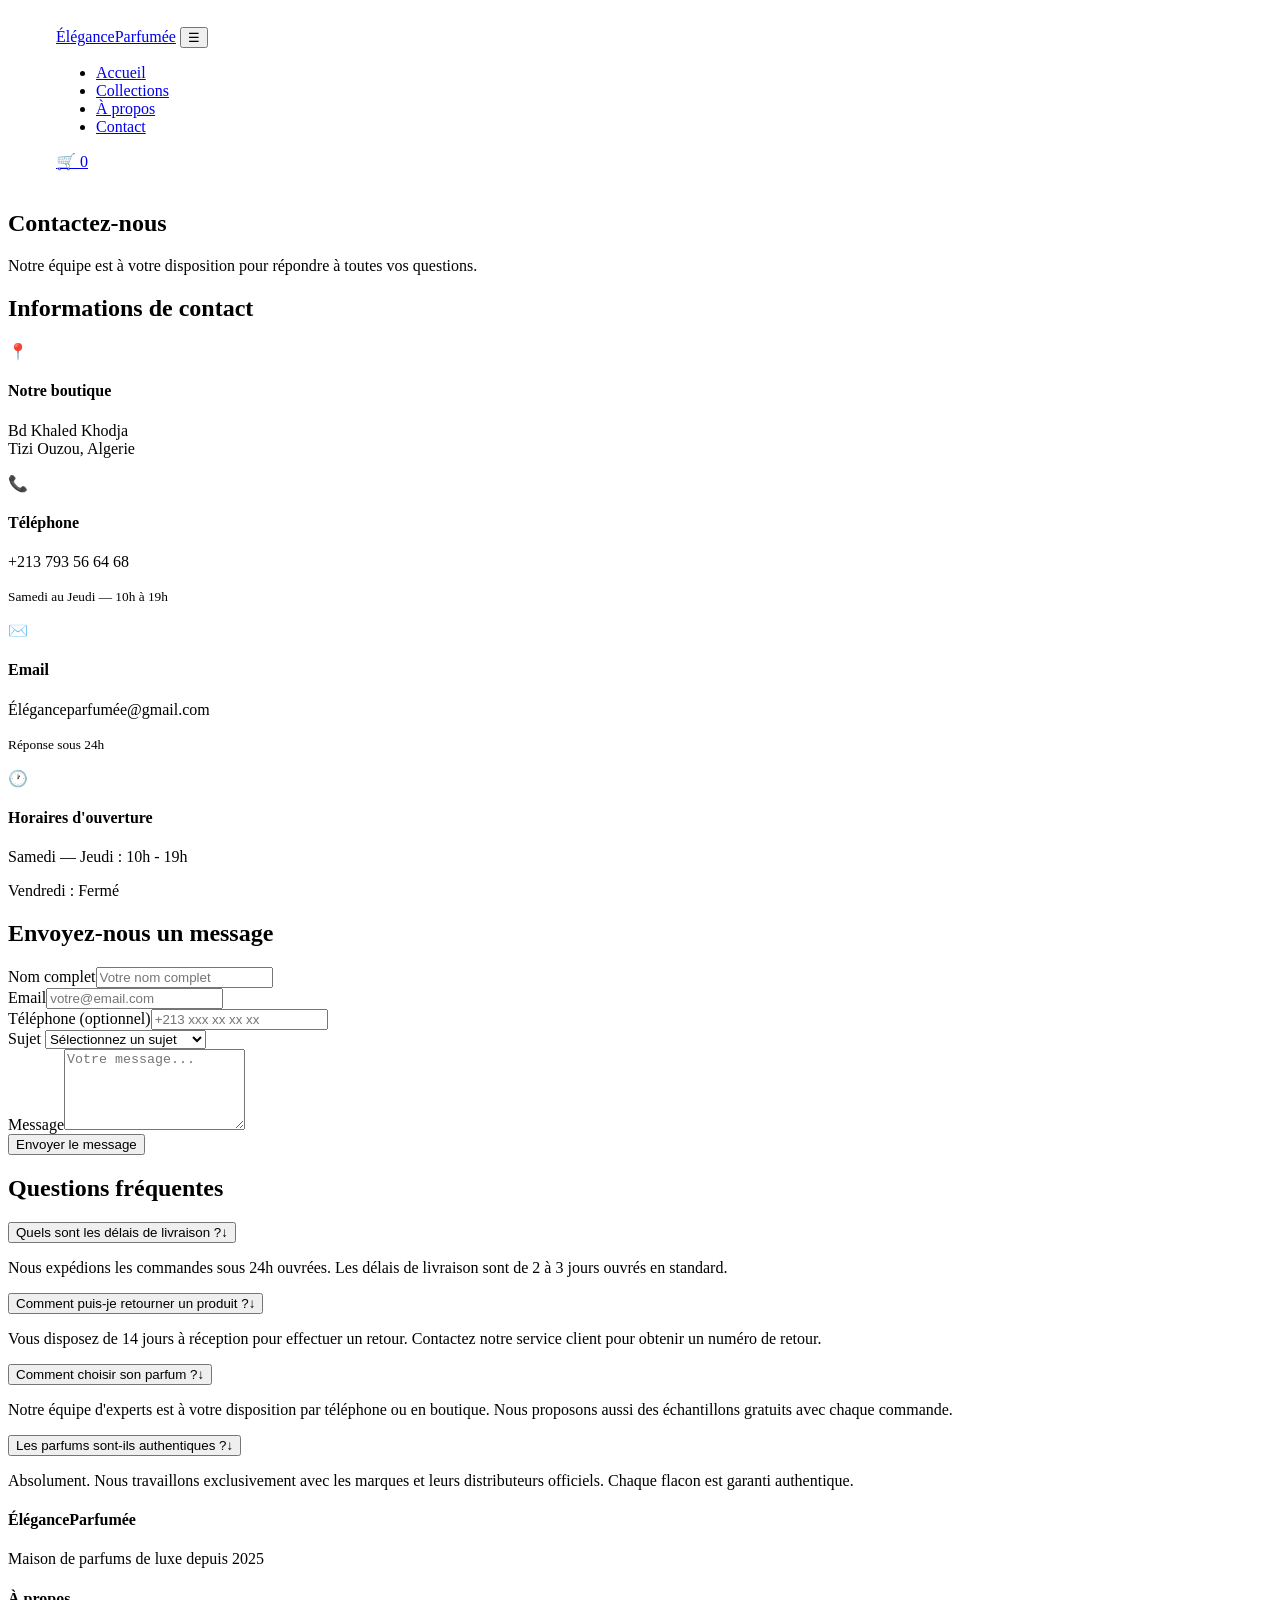
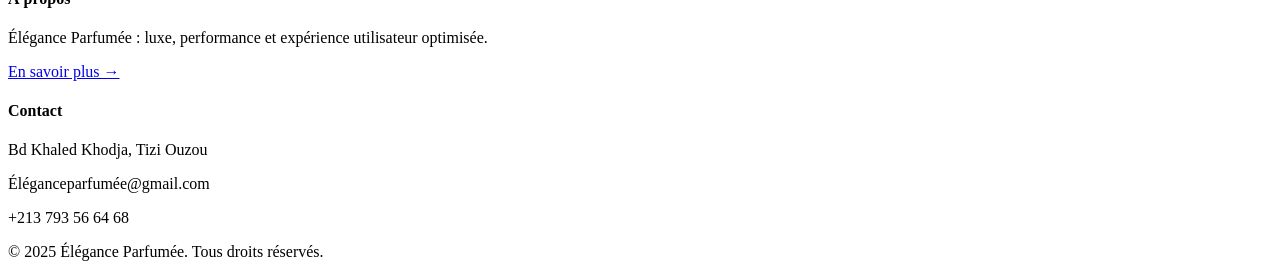
==== contact.html @ c7476bb5 "Add files via upload" ====
<!DOCTYPE html>
<html lang="fr">
<head>
  <meta charset="UTF-8" />
  <meta name="viewport" content="width=device-width, initial-scale=1.0" />
  <title>Contact - ÉléganceParfumée</title>
  <link rel="preconnect" href="https://fonts.googleapis.com">
  <link href="https://fonts.googleapis.com/css2?family=Cormorant+Garamond:ital,wght@0,300;0,400;0,600;1,300;1,400&family=Jost:wght@300;400;500&display=swap" rel="stylesheet">
  <link rel="stylesheet" href="./projetdev.css">
</head>
<body>

  <nav class="navbar">
    <a href="index.html" class="logo">ÉléganceParfumée</a>
    <button class="burger" onclick="toggleMenu()">☰</button>
    <ul class="nav-links" id="navLinks">
      <li><a href="./projetdev.html">Accueil</a></li>
      <li><a href="produit.html">Collections</a></li>
      <li><a href="apropos.html">À propos</a></li>
      <li><a href="contact.html" class="active">Contact</a></li>
    </ul>
    <a href="panier.html" class="cart-icon">🛒 <span class="cart-count" id="cartCount">0</span></a>
  </nav>

  <section class="page-hero">
    <h1>Contactez-nous</h1>
    <p>Notre équipe est à votre disposition pour répondre à toutes vos questions.</p>
  </section>

  <section class="contact-section">
    <div class="contact-info">
      <h2>Informations de contact</h2>
      <div class="contact-block"><div class="c-icon">📍</div><div><h4>Notre boutique</h4><p>Bd Khaled Khodja<br>Tizi Ouzou, Algerie</p></div></div>
      <div class="contact-block"><div class="c-icon">📞</div><div><h4>Téléphone</h4><p>+213 793 56 64 68</p><p><small>Samedi au Jeudi — 10h à 19h</small></p></div></div>
      <div class="contact-block"><div class="c-icon">✉️</div><div><h4>Email</h4><p>Éléganceparfumée@gmail.com</p><p><small>Réponse sous 24h</small></p></div></div>
      <div class="contact-block"><div class="c-icon">🕐</div><div><h4>Horaires d'ouverture</h4><p>Samedi — Jeudi : 10h - 19h</p><p>Vendredi : Fermé</p></div></div>
    </div>
    <div class="contact-form-wrap">
      <h2>Envoyez-nous un message</h2>
      <div class="form-group"><label>Nom complet</label><input type="text" placeholder="Votre nom complet"/></div>
      <div class="form-group"><label>Email</label><input type="email" placeholder="votre@email.com"/></div>
      <div class="form-group"><label>Téléphone (optionnel)</label><input type="tel" placeholder="+213 xxx xx xx xx"/></div>
      <div class="form-group"><label>Sujet</label>
        <select>
          <option value="">Sélectionnez un sujet</option>
          <option>Question sur un produit</option>
          <option>Suivi de commande</option>
          <option>Retour/Échange</option>
          <option>Autre demande</option>
        </select>
      </div>
      <div class="form-group"><label>Message</label><textarea rows="5" placeholder="Votre message..."></textarea></div>
      <button class="btn-primary" onclick="sendMessage()">Envoyer le message</button>
      <div id="formSuccess" style="display:none;color:#c9a96e;margin-top:1rem;font-family:'Cormorant Garamond',serif;font-style:italic">
        ✓ Message envoyé avec succès. Nous vous répondrons sous 24h.
      </div>
    </div>
  </section>

  <section class="faq container">
    <h2>Questions fréquentes</h2>
    <div class="faq-list">
      <div class="faq-item"><button class="faq-q" onclick="toggleFaq(this)">Quels sont les délais de livraison ?<span class="faq-arrow">↓</span></button><div class="faq-a"><p>Nous expédions les commandes sous 24h ouvrées. Les délais de livraison sont de 2 à 3 jours ouvrés en standard.</p></div></div>
      <div class="faq-item"><button class="faq-q" onclick="toggleFaq(this)">Comment puis-je retourner un produit ?<span class="faq-arrow">↓</span></button><div class="faq-a"><p>Vous disposez de 14 jours à réception pour effectuer un retour. Contactez notre service client pour obtenir un numéro de retour.</p></div></div>
      <div class="faq-item"><button class="faq-q" onclick="toggleFaq(this)">Comment choisir son parfum ?<span class="faq-arrow">↓</span></button><div class="faq-a"><p>Notre équipe d'experts est à votre disposition par téléphone ou en boutique. Nous proposons aussi des échantillons gratuits avec chaque commande.</p></div></div>
      <div class="faq-item"><button class="faq-q" onclick="toggleFaq(this)">Les parfums sont-ils authentiques ?<span class="faq-arrow">↓</span></button><div class="faq-a"><p>Absolument. Nous travaillons exclusivement avec les marques et leurs distributeurs officiels. Chaque flacon est garanti authentique.</p></div></div>
    </div>
  </section>

  <footer class="footer">
    <div class="footer-inner container">
      <div class="footer-col"><h4>ÉléganceParfumée</h4><p>Maison de parfums de luxe depuis 2025</p></div>
      <div class="footer-col"><h4>À propos</h4><p>Élégance Parfumée : luxe, performance et expérience utilisateur optimisée.</p><a href="apropos.html">En savoir plus →</a></div>
      <div class="footer-col"><h4>Contact</h4><p>Bd Khaled Khodja, Tizi Ouzou</p><p>Éléganceparfumée@gmail.com</p><p>+213 793 56 64 68</p></div>
    </div>
    <div class="footer-bottom">© 2025 Élégance Parfumée. Tous droits réservés.</div>
  </footer>

  <script src="./projetdev.js"></script>
</body>
</html>
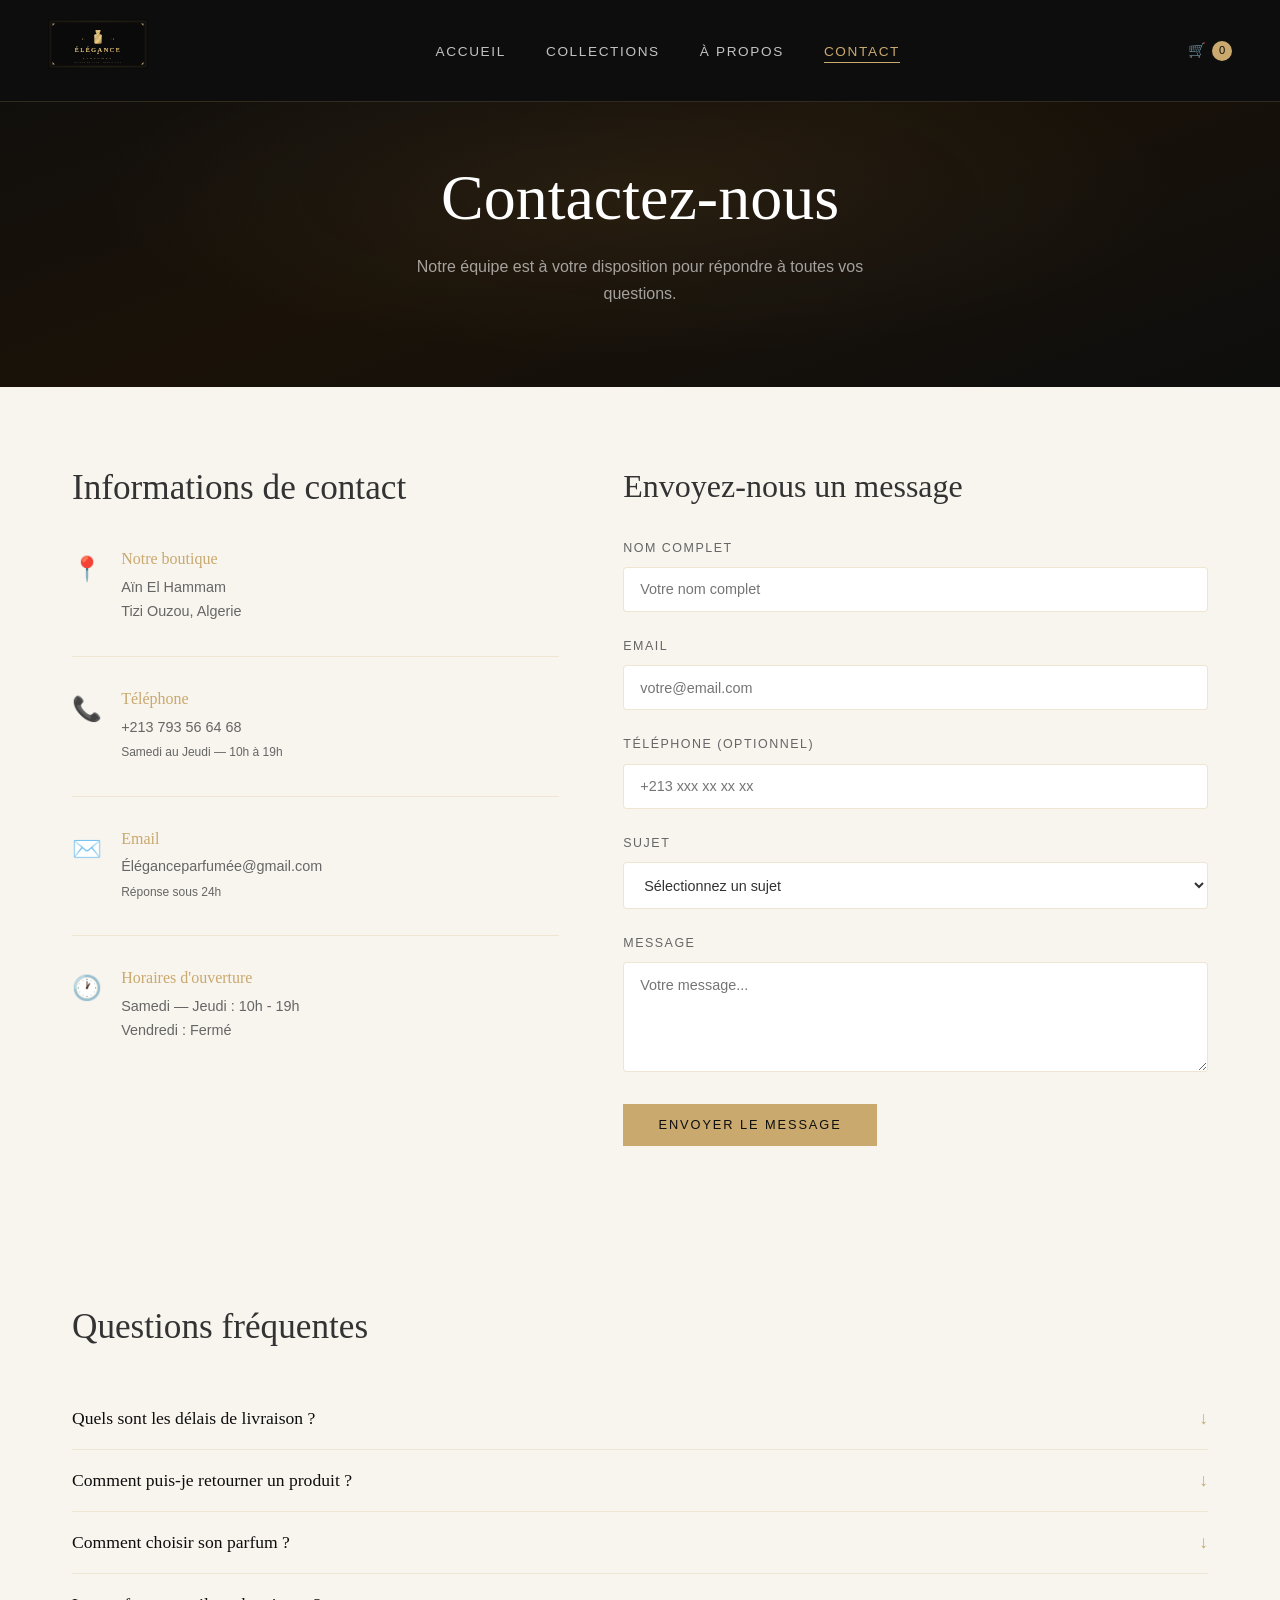
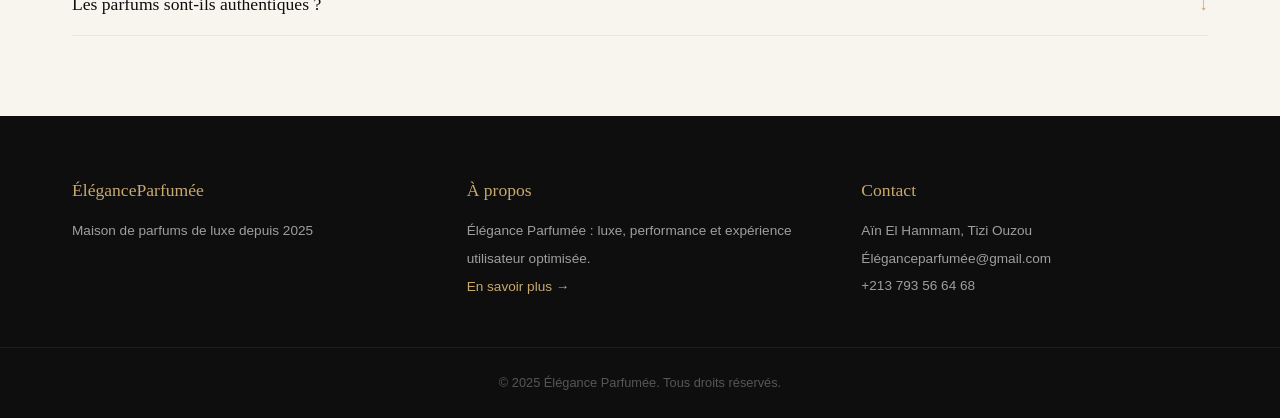
==== commit 1fec5a1b: "Add files via upload" ====
--- a/contact.html
+++ b/contact.html
@@ -11,7 +11,7 @@
 <body>
 
   <nav class="navbar">
-    <a href="index.html" class="logo">ÉléganceParfumée</a>
+    <a href="index.html" class="logo">  <img src="logo-elegance-parfumee-v1.svg" alt="ÉléganceParfumée" height="50"></a>
     <button class="burger" onclick="toggleMenu()">☰</button>
     <ul class="nav-links" id="navLinks">
       <li><a href="./projetdev.html">Accueil</a></li>
@@ -30,7 +30,7 @@
   <section class="contact-section">
     <div class="contact-info">
       <h2>Informations de contact</h2>
-      <div class="contact-block"><div class="c-icon">📍</div><div><h4>Notre boutique</h4><p>Bd Khaled Khodja<br>Tizi Ouzou, Algerie</p></div></div>
+      <div class="contact-block"><div class="c-icon">📍</div><div><h4>Notre boutique</h4><p> Aïn El Hammam<br>Tizi Ouzou, Algerie</p></div></div>
       <div class="contact-block"><div class="c-icon">📞</div><div><h4>Téléphone</h4><p>+213 793 56 64 68</p><p><small>Samedi au Jeudi — 10h à 19h</small></p></div></div>
       <div class="contact-block"><div class="c-icon">✉️</div><div><h4>Email</h4><p>Éléganceparfumée@gmail.com</p><p><small>Réponse sous 24h</small></p></div></div>
       <div class="contact-block"><div class="c-icon">🕐</div><div><h4>Horaires d'ouverture</h4><p>Samedi — Jeudi : 10h - 19h</p><p>Vendredi : Fermé</p></div></div>
@@ -71,7 +71,7 @@
     <div class="footer-inner container">
       <div class="footer-col"><h4>ÉléganceParfumée</h4><p>Maison de parfums de luxe depuis 2025</p></div>
       <div class="footer-col"><h4>À propos</h4><p>Élégance Parfumée : luxe, performance et expérience utilisateur optimisée.</p><a href="apropos.html">En savoir plus →</a></div>
-      <div class="footer-col"><h4>Contact</h4><p>Bd Khaled Khodja, Tizi Ouzou</p><p>Éléganceparfumée@gmail.com</p><p>+213 793 56 64 68</p></div>
+      <div class="footer-col"><h4>Contact</h4><p>Aïn El Hammam, Tizi Ouzou</p><p>Éléganceparfumée@gmail.com</p><p>+213 793 56 64 68</p></div>
     </div>
     <div class="footer-bottom">© 2025 Élégance Parfumée. Tous droits réservés.</div>
   </footer>
--- a/projetdev.css
+++ b/projetdev.css
@@ -0,0 +1,240 @@
+*, *::before, *::after { box-sizing: border-box; margin: 0; padding: 0; }
+
+:root {
+  --gold: #c9a96e; --gold-light: #e8d4a8; --dark: #0e0e0e; --dark2: #1a1a1a;
+  --cream: #f8f4ee; --cream2: #f0eae0; --text: #333; --text-light: #666;
+  --white: #fff; --radius: 4px; --shadow: 0 4px 24px rgba(0,0,0,0.08);
+}
+
+html { scroll-behavior: smooth; }
+body { font-family: 'Jost', sans-serif; font-weight: 300; color: var(--text); background: var(--cream); line-height: 1.7; }
+h1,h2,h3,h4,h5 { font-family: 'Cormorant Garamond', serif; font-weight: 400; line-height: 1.2; }
+a { text-decoration: none; color: inherit; }
+.container { max-width: 1200px; margin: 0 auto; padding: 0 2rem; }
+
+/* NAVBAR */
+.navbar { position: fixed; top: 0; left: 0; right: 0; z-index: 100; display: flex; align-items: center; justify-content: space-between; padding: 1.2rem 3rem; background: rgba(14,14,14,0.96); backdrop-filter: blur(10px); border-bottom: 1px solid rgba(201,169,110,0.2); transition: padding 0.3s; }
+.logo { font-family: 'Cormorant Garamond', serif; font-size: 1.5rem; font-weight: 600; color: var(--gold); letter-spacing: 0.05em; }
+.nav-links { display: flex; list-style: none; gap: 2.5rem; }
+.nav-links a { color: rgba(255,255,255,0.75); font-size: 0.85rem; letter-spacing: 0.12em; text-transform: uppercase; transition: color 0.25s; position: relative; }
+.nav-links a::after { content: ''; position: absolute; bottom: -4px; left: 0; right: 0; height: 1px; background: var(--gold); transform: scaleX(0); transition: transform 0.25s; }
+.nav-links a:hover, .nav-links a.active { color: var(--gold); }
+.nav-links a:hover::after, .nav-links a.active::after { transform: scaleX(1); }
+.cart-icon { color: rgba(255,255,255,0.75); font-size: 0.9rem; display: flex; align-items: center; gap: 0.4rem; transition: color 0.25s; }
+.cart-icon:hover { color: var(--gold); }
+.cart-count { background: var(--gold); color: var(--dark); border-radius: 50%; width: 20px; height: 20px; font-size: 0.7rem; display: inline-flex; align-items: center; justify-content: center; font-weight: 500; }
+.burger { display: none; background: none; border: none; color: var(--gold); font-size: 1.5rem; cursor: pointer; }
+
+/* BUTTONS */
+.btn-primary { display: inline-block; background: var(--gold); color: var(--dark); padding: 0.85rem 2.2rem; font-family: 'Jost', sans-serif; font-size: 0.8rem; font-weight: 500; letter-spacing: 0.15em; text-transform: uppercase; border: none; cursor: pointer; transition: background 0.25s, transform 0.2s; }
+.btn-primary:hover { background: var(--gold-light); transform: translateY(-1px); }
+.btn-outline { display: inline-block; background: transparent; color: var(--gold); padding: 0.85rem 2.2rem; font-family: 'Jost', sans-serif; font-size: 0.8rem; font-weight: 500; letter-spacing: 0.15em; text-transform: uppercase; border: 1px solid var(--gold); cursor: pointer; transition: background 0.25s, color 0.25s; }
+.btn-outline:hover { background: var(--gold); color: var(--dark); }
+.btn-add { width: 100%; background: var(--dark); color: var(--gold); border: 1px solid var(--dark); padding: 0.75rem; font-family: 'Jost', sans-serif; font-size: 0.75rem; font-weight: 500; letter-spacing: 0.12em; text-transform: uppercase; cursor: pointer; transition: all 0.25s; }
+.btn-add:hover { background: var(--gold); color: var(--dark); border-color: var(--gold); }
+
+/* HERO */
+.hero { min-height: 100vh; display: flex; flex-direction: column; align-items: center; justify-content: center; text-align: center; position: relative; overflow: hidden;
+  background: radial-gradient(ellipse at 30% 50%, rgba(201,169,110,0.08) 0%, transparent 60%), linear-gradient(160deg, #0e0e0e 0%, #1a1208 50%, #0e0e0e 100%); }
+.hero::before { content: ''; position: absolute; inset: 0; background-image: url("data:image/svg+xml,%3Csvg xmlns='http://www.w3.org/2000/svg' width='60' height='60'%3E%3Cpath d='M30 0 L60 30 L30 60 L0 30Z' fill='none' stroke='rgba(201,169,110,0.03)' stroke-width='0.5'/%3E%3C/svg%3E"); background-size: 60px 60px; }
+.hero-overlay { position: absolute; inset: 0; }
+.hero-content { position: relative; z-index: 1; max-width: 750px; padding: 2rem; animation: fadeInUp 1s ease-out; }
+.hero-sub { color: var(--gold); font-size: 0.75rem; letter-spacing: 0.3em; text-transform: uppercase; margin-bottom: 1.5rem; }
+.hero h1 { font-size: clamp(3rem, 7vw, 6rem); color: var(--white); margin-bottom: 1.5rem; line-height: 1.05; }
+.hero h1 em { color: var(--gold); font-style: italic; }
+.hero-desc { color: rgba(255,255,255,0.6); font-size: 1.05rem; margin-bottom: 2.5rem; }
+.hero-scroll { position: absolute; bottom: 2rem; color: var(--gold); font-size: 1.5rem; animation: bounce 2s infinite; }
+@keyframes bounce { 0%,100%{transform:translateY(0)} 50%{transform:translateY(8px)} }
+@keyframes fadeInUp { from{opacity:0;transform:translateY(40px)} to{opacity:1;transform:translateY(0)} }
+
+/* PAGE HERO */
+.page-hero { padding: 10rem 2rem 5rem; text-align: center; background: radial-gradient(ellipse at center, rgba(201,169,110,0.08) 0%, transparent 60%), linear-gradient(160deg, #0e0e0e 0%, #1a1208 50%, #0e0e0e 100%); color: var(--white); }
+.page-hero h1 { font-size: clamp(2.5rem, 5vw, 4.5rem); margin-bottom: 1rem; }
+.page-hero p { color: rgba(255,255,255,0.6); max-width: 500px; margin: 0 auto; }
+
+/* SECTION INTRO */
+.section-intro { background: var(--dark); color: var(--white); text-align: center; padding: 4rem 2rem; }
+.intro-label { color: var(--gold); font-size: 0.75rem; letter-spacing: 0.3em; text-transform: uppercase; margin-bottom: 1rem; }
+.section-intro h2 { font-size: 2.5rem; }
+.year-badge { display: inline-block; border: 1px solid rgba(201,169,110,0.4); color: var(--gold); padding: 0.2rem 1rem; font-size: 0.75rem; letter-spacing: 0.2em; margin-top: 1.2rem; }
+
+/* EXPERTISE */
+.expertise { padding: 6rem 2rem; }
+.expertise h2 { font-size: 2.8rem; margin-bottom: 1.5rem; }
+.expertise-text > p { color: var(--text-light); max-width: 600px; margin-bottom: 3rem; }
+.expertise-cards { display: grid; grid-template-columns: repeat(auto-fit, minmax(220px, 1fr)); gap: 2rem; margin-top: 2rem; }
+.exp-card { border-left: 2px solid var(--gold); padding: 1.5rem 1.5rem 1.5rem 2rem; background: var(--white); box-shadow: var(--shadow); }
+.exp-icon { color: var(--gold); font-size: 1.5rem; margin-bottom: 1rem; }
+.exp-card h4 { font-size: 1.1rem; margin-bottom: 0.5rem; }
+.exp-card p { color: var(--text-light); font-size: 0.9rem; }
+
+/* ENGAGEMENT */
+.engagement { background: var(--dark2); padding: 6rem 2rem; }
+.engagement-inner { display: grid; grid-template-columns: 1fr 1fr; gap: 4rem; align-items: center; }
+.engagement-quote blockquote { font-family: 'Cormorant Garamond', serif; font-size: 1.6rem; font-style: italic; color: var(--gold-light); line-height: 1.5; margin-bottom: 1.5rem; }
+.engagement-quote cite { color: rgba(255,255,255,0.4); font-size: 0.85rem; letter-spacing: 0.1em; }
+.img-placeholder { background: linear-gradient(135deg, #1a1510, #2a2010); border: 1px solid rgba(201,169,110,0.2); border-radius: var(--radius); padding: 3rem; text-align: center; min-height: 250px; display: flex; flex-direction: column; align-items: center; justify-content: center; gap: 1rem; }
+.img-icon { font-size: 3rem; }
+.img-placeholder p { color: var(--gold); font-family: 'Cormorant Garamond', serif; font-size: 1.2rem; }
+.img-placeholder small { color: rgba(255,255,255,0.4); font-size: 0.75rem; }
+
+/* STATS */
+.stats { display: flex; align-items: center; justify-content: center; padding: 4rem 2rem; background: var(--cream2); }
+.stat { flex: 1; text-align: center; padding: 1rem 2rem; }
+.stat-num { display: block; font-family: 'Cormorant Garamond', serif; font-size: 3.5rem; color: var(--gold); line-height: 1; margin-bottom: 0.5rem; }
+.stat-label { font-size: 0.8rem; color: var(--text-light); letter-spacing: 0.08em; text-transform: uppercase; }
+.stat-divider { width: 1px; height: 60px; background: rgba(201,169,110,0.3); }
+
+/* GARANTIES */
+.garanties { padding: 5rem 2rem; }
+.garanties h3 { text-align: center; font-size: 2rem; margin-bottom: 3rem; }
+.garanties-grid { display: grid; grid-template-columns: repeat(auto-fit, minmax(200px, 1fr)); gap: 2rem; }
+.garantie-item { text-align: center; padding: 2rem 1.5rem; background: var(--white); border-top: 2px solid var(--gold); box-shadow: var(--shadow); transition: transform 0.25s; }
+.garantie-item:hover { transform: translateY(-4px); }
+.g-icon { font-size: 2rem; margin-bottom: 1rem; }
+.garantie-item h5 { font-size: 1rem; margin-bottom: 0.75rem; }
+.garantie-item p { font-size: 0.85rem; color: var(--text-light); }
+
+/* PRODUCTS */
+.section-sub { text-align: center; color: var(--text-light); margin-bottom: 3rem; }
+.bestsellers { padding: 6rem 0; background: var(--dark); }
+.bestsellers h2 { text-align: center; font-size: 2.8rem; color: var(--white); margin-bottom: 0.5rem; }
+.bestsellers .section-sub { color: rgba(255,255,255,0.4); }
+.collection { padding: 4rem 2rem; }
+.products-grid { display: grid; grid-template-columns: repeat(auto-fill, minmax(300px, 1fr)); gap: 1.5rem; }
+.product-card { background: var(--white); box-shadow: var(--shadow); border-radius: var(--radius); overflow: hidden; transition: transform 0.3s, box-shadow 0.3s; position: relative; display: flex; flex-direction: column; }
+.product-card:hover { transform: translateY(-6px); box-shadow: 0 12px 40px rgba(0,0,0,0.12); }
+.product-badge { position: absolute; top: 1rem; left: 1rem; background: var(--gold); color: var(--dark); font-size: 0.65rem; font-weight: 500; letter-spacing: 0.1em; text-transform: uppercase; padding: 0.25rem 0.6rem; z-index: 1; }
+.product-badge.nouveau { background: var(--dark); color: var(--gold); border: 1px solid var(--gold); }
+.product-img-wrap { height: 200px; overflow: hidden; }
+.product-img-placeholder { width: 100%; height: 100%; background: linear-gradient(135deg, #d0e8f8, #5090b0); display: flex; align-items: center; justify-content: center; transition: transform 0.4s; }
+.product-card:hover .product-img-placeholder { transform: scale(1.03); }
+.perfume-emoji { font-size: 3.5rem; }
+.product-info { padding: 1.5rem; display: flex; flex-direction: column; gap: 0.5rem; flex: 1; }
+.brand { font-size: 0.7rem; letter-spacing: 0.2em; text-transform: uppercase; color: var(--gold); }
+.product-info h3 { font-size: 1.2rem; color: var(--dark); }
+.stars { color: var(--gold); font-size: 0.85rem; }
+.stars span { color: var(--text-light); font-size: 0.8rem; }
+.product-info > p { font-size: 0.85rem; color: var(--text-light); line-height: 1.6; }
+.tags { display: flex; flex-wrap: wrap; gap: 0.4rem; }
+.tags span { background: var(--cream2); color: var(--text-light); font-size: 0.7rem; letter-spacing: 0.08em; padding: 0.2rem 0.6rem; border-radius: 2px; }
+.price-row { display: flex; align-items: baseline; gap: 0.75rem; margin-top: auto; }
+.price { font-family: 'Cormorant Garamond', serif; font-size: 1.4rem; color: var(--dark); }
+.price-old { font-size: 0.9rem; color: var(--text-light); text-decoration: line-through; }
+.qty-row { display: flex; align-items: center; gap: 0.75rem; margin: 0.5rem 0; }
+.qty-btn { width: 28px; height: 28px; border: 1px solid var(--gold); background: none; color: var(--gold); font-size: 1rem; cursor: pointer; display: flex; align-items: center; justify-content: center; transition: all 0.2s; border-radius: 2px; }
+.qty-btn:hover { background: var(--gold); color: var(--dark); }
+.qty { font-size: 0.9rem; min-width: 20px; text-align: center; }
+.center-btn { text-align: center; margin-top: 3rem; }
+
+/* FILTERS */
+.filters { display: flex; flex-wrap: wrap; gap: 0.75rem; padding: 2.5rem 2rem; justify-content: center; }
+.filter-btn { background: none; border: 1px solid rgba(201,169,110,0.3); color: var(--text-light); padding: 0.5rem 1.4rem; font-family: 'Jost', sans-serif; font-size: 0.8rem; letter-spacing: 0.1em; text-transform: uppercase; cursor: pointer; transition: all 0.25s; border-radius: 2px; }
+.filter-btn:hover, .filter-btn.active { background: var(--gold); border-color: var(--gold); color: var(--dark); }
+
+/* SERVICES */
+.services { padding: 6rem 2rem; }
+.services h2 { text-align: center; font-size: 2.5rem; margin-bottom: 0.5rem; }
+.services-grid { display: grid; grid-template-columns: repeat(auto-fit, minmax(220px, 1fr)); gap: 2rem; margin-top: 3rem; }
+.service-item { text-align: center; padding: 2rem 1rem; }
+.s-icon { font-size: 2.5rem; margin-bottom: 1rem; }
+.service-item h4 { font-size: 1.1rem; margin-bottom: 0.5rem; }
+.service-item p { font-size: 0.85rem; color: var(--text-light); }
+
+/* ABOUT */
+.apropos-passion { padding: 6rem 2rem; display: grid; grid-template-columns: 1fr 1fr; gap: 4rem; align-items: center; }
+.ap-text h2 { font-size: 2.8rem; margin-bottom: 1.5rem; }
+.ap-text p { color: var(--text-light); margin-bottom: 1rem; }
+.ap-img-placeholder { background: linear-gradient(135deg, var(--cream2), var(--gold-light)); border: 1px solid rgba(201,169,110,0.3); border-radius: var(--radius); min-height: 300px; display: flex; align-items: center; justify-content: center; font-size: 4rem; opacity: 0.5; }
+.ap-universal { background: var(--dark2); padding: 6rem 2rem; }
+.ap-univ-inner { display: grid; grid-template-columns: 1fr 1fr; gap: 4rem; align-items: center; max-width: 1200px; margin: 0 auto; }
+.ap-univ-text h2 { font-size: 2.5rem; color: var(--white); margin-bottom: 1.5rem; }
+.ap-univ-text p { color: rgba(255,255,255,0.6); margin-bottom: 1rem; }
+.ap-process { padding: 6rem 2rem; }
+.ap-process h2 { text-align: center; font-size: 2.5rem; margin-bottom: 0.5rem; }
+.process-steps { display: flex; flex-direction: column; gap: 2rem; margin-top: 3rem; max-width: 700px; margin-left: auto; margin-right: auto; }
+.process-step { display: flex; gap: 2rem; align-items: flex-start; }
+.step-num { width: 48px; height: 48px; border: 2px solid var(--gold); color: var(--gold); font-family: 'Cormorant Garamond', serif; font-size: 1.4rem; display: flex; align-items: center; justify-content: center; flex-shrink: 0; }
+.step-content h4 { font-size: 1.1rem; margin-bottom: 0.5rem; }
+.step-content p { color: var(--text-light); font-size: 0.9rem; }
+.ap-valeurs { background: var(--dark); padding: 6rem 2rem; }
+.ap-valeurs h2 { text-align: center; font-size: 2.5rem; color: var(--white); margin-bottom: 0.5rem; }
+.ap-valeurs .section-sub { color: rgba(255,255,255,0.4); }
+.valeurs-grid { display: grid; grid-template-columns: repeat(auto-fit, minmax(250px, 1fr)); gap: 2rem; margin-top: 3rem; max-width: 1200px; margin-left: auto; margin-right: auto; }
+.valeur-card { background: rgba(255,255,255,0.04); border: 1px solid rgba(201,169,110,0.15); padding: 2.5rem 2rem; text-align: center; transition: border-color 0.25s; }
+.valeur-card:hover { border-color: var(--gold); }
+.v-icon { color: var(--gold); font-size: 2rem; margin-bottom: 1rem; }
+.valeur-card h4 { font-size: 1.2rem; color: var(--white); margin-bottom: 0.75rem; }
+.valeur-card p { color: rgba(255,255,255,0.5); font-size: 0.88rem; }
+.ap-cta { text-align: center; padding: 6rem 2rem; background: var(--cream2); }
+.ap-cta h2 { font-size: 2.5rem; margin-bottom: 1rem; }
+.ap-cta p { color: var(--text-light); margin-bottom: 2rem; max-width: 500px; margin-left: auto; margin-right: auto; }
+
+/* CONTACT */
+.contact-section { padding: 5rem 2rem; display: grid; grid-template-columns: 1fr 1.2fr; gap: 4rem; align-items: start; max-width: 1200px; margin: 0 auto; }
+.contact-info h2 { font-size: 2.2rem; margin-bottom: 2.5rem; }
+.contact-block { display: flex; gap: 1.2rem; margin-bottom: 2rem; padding-bottom: 2rem; border-bottom: 1px solid rgba(201,169,110,0.2); }
+.contact-block:last-child { border-bottom: none; }
+.c-icon { font-size: 1.5rem; flex-shrink: 0; }
+.contact-block h4 { font-size: 1rem; margin-bottom: 0.4rem; color: var(--gold); }
+.contact-block p { color: var(--text-light); font-size: 0.9rem; }
+.contact-form-wrap h2 { font-size: 2rem; margin-bottom: 2rem; }
+.form-group { margin-bottom: 1.5rem; }
+.form-group label { display: block; font-size: 0.78rem; letter-spacing: 0.12em; text-transform: uppercase; color: var(--text-light); margin-bottom: 0.5rem; }
+.form-group input, .form-group select, .form-group textarea { width: 100%; border: 1px solid rgba(201,169,110,0.3); background: var(--white); padding: 0.85rem 1rem; font-family: 'Jost', sans-serif; font-size: 0.9rem; color: var(--text); outline: none; transition: border-color 0.25s; border-radius: var(--radius); }
+.form-group input:focus, .form-group select:focus, .form-group textarea:focus { border-color: var(--gold); }
+.form-group textarea { resize: vertical; }
+
+/* FAQ */
+.faq { padding: 5rem 2rem; max-width: 1200px; margin: 0 auto; }
+.faq h2 { font-size: 2.2rem; margin-bottom: 2.5rem; }
+.faq-item { border-bottom: 1px solid rgba(201,169,110,0.2); }
+.faq-q { width: 100%; background: none; border: none; padding: 1.25rem 0; display: flex; justify-content: space-between; align-items: center; cursor: pointer; font-family: 'Cormorant Garamond', serif; font-size: 1.1rem; color: var(--dark); text-align: left; transition: color 0.25s; }
+.faq-q:hover { color: var(--gold); }
+.faq-arrow { transition: transform 0.3s; color: var(--gold); }
+.faq-a { max-height: 0; overflow: hidden; transition: max-height 0.4s ease, padding 0.3s; }
+.faq-a.open { max-height: 300px; padding-bottom: 1.25rem; }
+.faq-a p { color: var(--text-light); font-size: 0.9rem; line-height: 1.7; }
+.faq-q.open .faq-arrow { transform: rotate(180deg); }
+
+/* PANIER */
+.panier-section { padding: 4rem 2rem; min-height: 60vh; max-width: 1200px; margin: 0 auto; }
+#cartContent { display: flex; gap: 3rem; align-items: flex-start; }
+.cart-items { flex: 1; display: flex; flex-direction: column; gap: 1rem; }
+.cart-item { background: var(--white); box-shadow: var(--shadow); padding: 1.5rem; display: flex; align-items: center; gap: 1.5rem; border-radius: var(--radius); }
+.ci-emoji { font-size: 2.5rem; }
+.ci-info { flex: 1; }
+.ci-info h4 { font-size: 1rem; margin-bottom: 0.25rem; }
+.ci-info p { color: var(--text-light); font-size: 0.85rem; }
+.ci-actions { display: flex; align-items: center; gap: 0.5rem; }
+.remove-btn { background: none; border: 1px solid rgba(220,80,80,0.3); color: rgba(220,80,80,0.7); width: 28px; height: 28px; cursor: pointer; border-radius: 2px; transition: all 0.2s; font-size: 0.8rem; display: flex; align-items: center; justify-content: center; margin-left: 0.5rem; }
+.remove-btn:hover { background: rgba(220,80,80,0.1); color: red; }
+.ci-price { font-family: 'Cormorant Garamond', serif; font-size: 1.3rem; color: var(--dark); min-width: 100px; text-align: right; }
+.cart-summary { width: 320px; flex-shrink: 0; background: var(--white); padding: 2rem; box-shadow: var(--shadow); border-radius: var(--radius); position: sticky; top: 90px; }
+.cart-summary h3 { font-size: 1.4rem; margin-bottom: 1.5rem; padding-bottom: 1rem; border-bottom: 1px solid var(--cream2); }
+.summary-row { display: flex; justify-content: space-between; padding: 0.6rem 0; font-size: 0.9rem; color: var(--text-light); }
+.total-row { border-top: 2px solid var(--gold); margin-top: 0.5rem; padding-top: 1rem; font-family: 'Cormorant Garamond', serif; font-size: 1.3rem; color: var(--dark); }
+
+/* FOOTER */
+.footer { background: var(--dark); color: rgba(255,255,255,0.6); padding: 4rem 0 0; }
+.footer-inner { display: grid; grid-template-columns: repeat(auto-fit, minmax(200px, 1fr)); gap: 3rem; padding-bottom: 3rem; }
+.footer-col h4 { font-family: 'Cormorant Garamond', serif; color: var(--gold); font-size: 1.1rem; margin-bottom: 1rem; }
+.footer-col p { font-size: 0.85rem; line-height: 2; }
+.footer-col a { color: var(--gold); font-size: 0.85rem; }
+.footer-col a:hover { opacity: 0.7; }
+.footer-bottom { border-top: 1px solid rgba(255,255,255,0.08); text-align: center; padding: 1.5rem; font-size: 0.8rem; color: rgba(255,255,255,0.3); }
+
+/* RESPONSIVE */
+@media (max-width: 768px) {
+  .navbar { padding: 1rem 1.5rem; }
+  .burger { display: block; }
+  .nav-links { display: none; position: absolute; top: 100%; left: 0; right: 0; background: var(--dark); flex-direction: column; padding: 2rem; gap: 1.5rem; }
+  .nav-links.open { display: flex; }
+  .hero h1 { font-size: 3rem; }
+  .engagement-inner, .apropos-passion, .ap-univ-inner { grid-template-columns: 1fr; }
+  .stats { flex-direction: column; }
+  .stat-divider { width: 60px; height: 1px; }
+  .contact-section { grid-template-columns: 1fr; }
+  #cartContent { flex-direction: column; }
+  .cart-summary { width: 100%; position: static; }
+}
